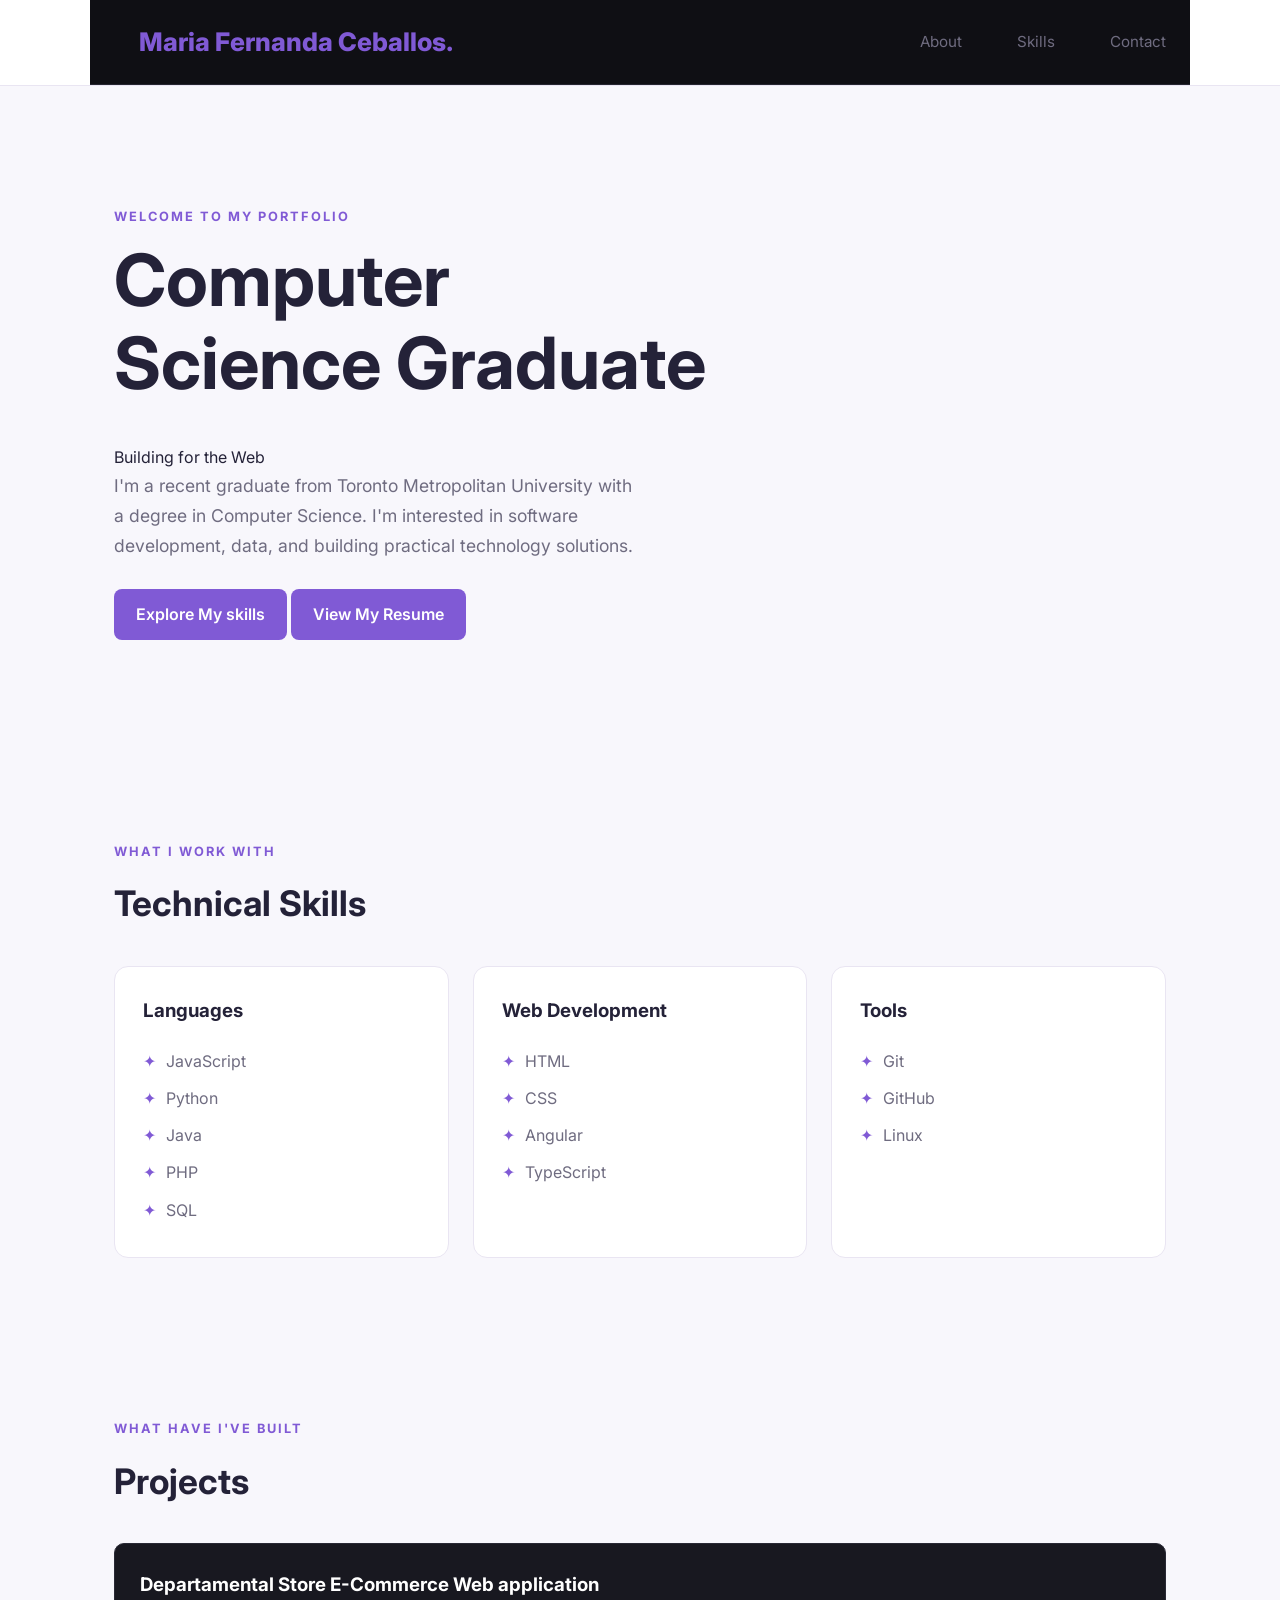
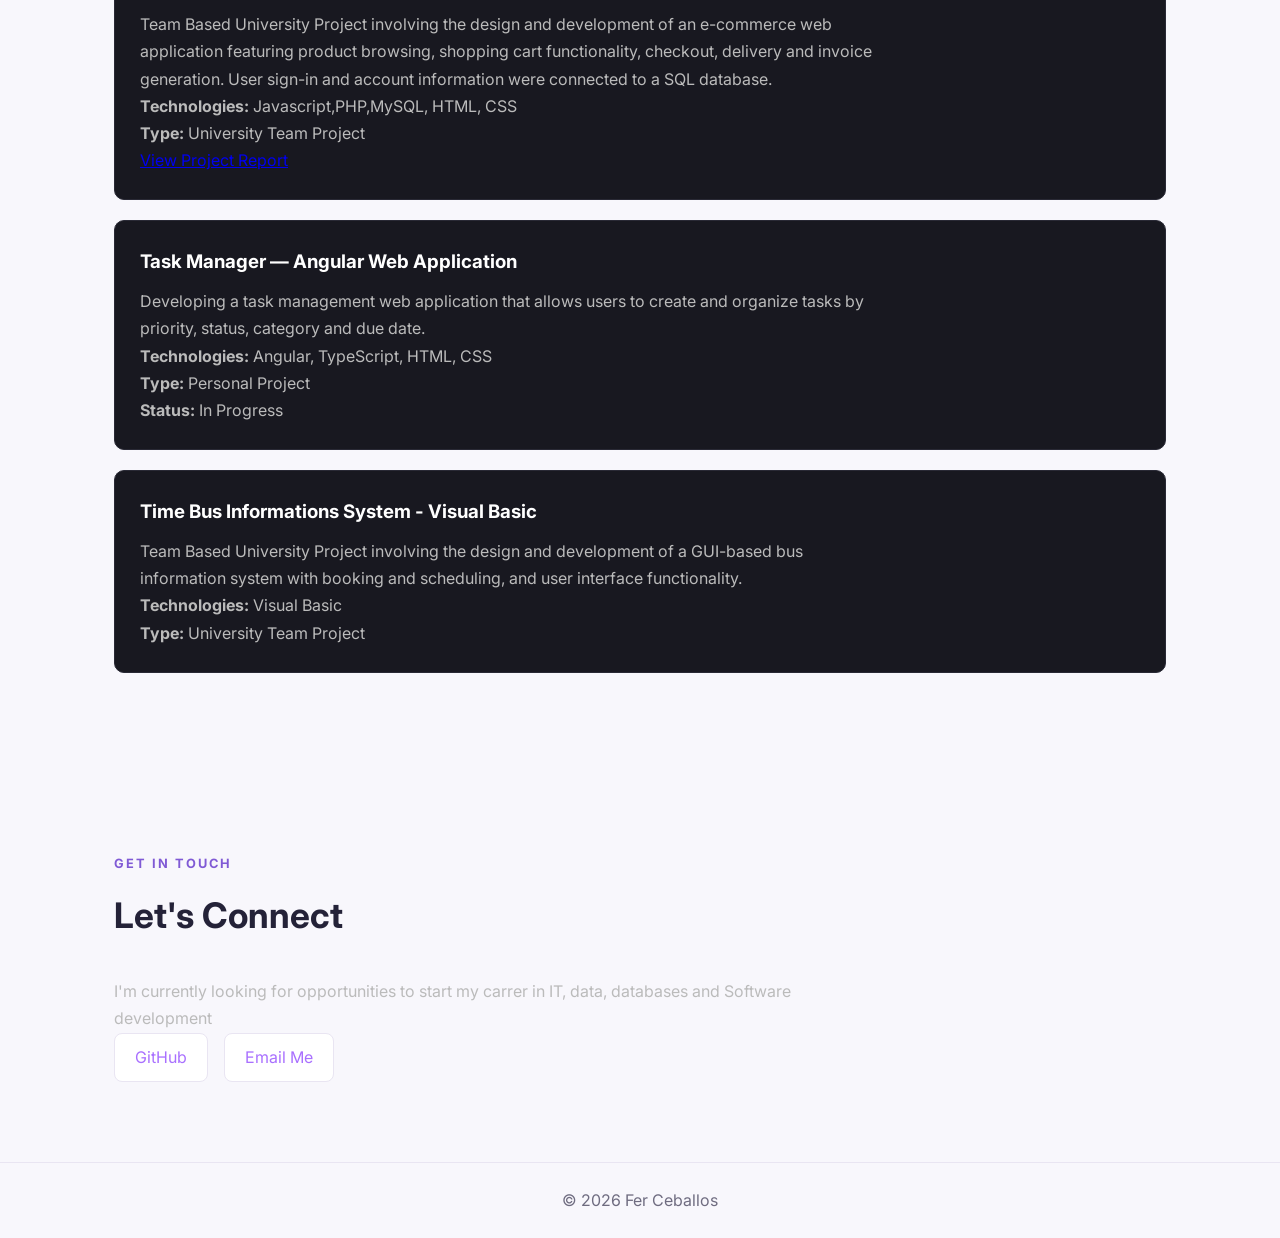
==== index.html @ cfaaa9aa "Add files via upload" ====
<!DOCTYPE html>
<html lang="en">
<head>
    <meta charset="UTF-8">
    <meta name="viewport" content="width=device-width, initial-scale=1.0">
    <title> Maria Fernanda Ceballos Gonzalez| Portfolio</title>
    <link rel="stylesheet" href="style.css">
</head>

<body>

    <header>
        <nav>
            <a href="#" class="logo">Maria Fernanda Ceballos.</a>

            <div class="nav-links">
                <a href="#about">About</a>
                <a href="#skills">Skills</a>
                <a href="#contact">Contact</a>
            </div>
        </nav>
    </header>

    <main>
        <section class="hero" id="about">
            <div class="hero-text">

                <p class="intro">WELCOME TO MY PORTFOLIO</p>

                <h1>Computer Science Graduate</h1>
                <br>
                Building for the Web

                

                <p class="description">
                    I'm a recent graduate from Toronto Metropolitan
                    University with a degree in Computer Science.
                    I'm interested in software development, data,
                    and building practical technology solutions.
                </p>

                 <div class="hero-buttons">
                    <a href="#skills" class="button">
                        Explore My skills
                    </a>

                    <a href="Maria Fernanda Ceballos Resume.pdf"
                        target="_blank"
                        class="button">
                        View My Resume
                    </a>

        </div>
            </div>

            
        </section>

        <section class="section" id="skills">
            <p class="intro">WHAT I WORK WITH</p>
            <h2>Technical Skills</h2>

            <div class="skills-grid">
                <div class="skill-card">
                    <h3>Languages</h3>
                    <ul>
                        <li>JavaScript</li>
                        <li>Python</li>
                        <li>Java</li>
                        <li>PHP</li>
                        <li>SQL</li>
                    </ul>
                </div>

                <div class="skill-card">
                    <h3>Web Development</h3>
                    <ul>
                        <li>HTML</li>
                        <li>CSS</li>
                        <li>Angular</li>
                        <li>TypeScript</li>
                    </ul>
                </div>

                <div class="skill-card">
                    <h3>Tools</h3>
                    <ul>
                        <li>Git</li>
                        <li>GitHub</li>
                        <li>Linux</li>
                    </ul>
                </div>
            </div>
        </section>

        <section class="section" id="projects">
            <p class="intro"> WHAT HAVE I'VE BUILT</p>
            <h2> Projects </h2>

            <div class="project">
                <h3> Departamental Store E-Commerce Web application</h3>
                <p>
                     Team Based University Project involving the design and development of
                     an e-commerce web application featuring product browsing,
                     shopping cart functionality, checkout, delivery and invoice
                     generation. User sign-in and account information were connected
                     to a SQL database.
                </p>

                <p>
                    <strong> Technologies:</strong>
                    Javascript,PHP,MySQL, HTML, CSS
                </p>
                <p>
                     <strong>Type:</strong> University Team Project
                </p>
                <div class="project-links">
                    <a href="Departamental Store Report.pdf" target="_blank">
                       View Project Report
                    </a>
                 </div>
            </div>
            <div class="project">
                <h3>Task Manager — Angular Web Application</h3>
                <p>
                     Developing a task management web application that allows users
                     to create and organize tasks by priority, status, category and
                     due date.
                </p>

                <p>
                     <strong>Technologies:</strong>
                     Angular, TypeScript, HTML, CSS
                </p>
                <p>
                     <strong>Type:</strong> Personal Project
                </p>
                

                 <p>
                     <strong>Status:</strong> In Progress
                </p>

            </div>
            <div class="project">
                <h3>Time Bus Informations System - Visual Basic</h3>
                <p>
                     Team Based University Project involving the design and development
                     of a GUI-based bus information system with booking and scheduling, and 
                     user interface functionality.
                </p>

                <p>
                     <strong>Technologies:</strong>
                     Visual Basic
                 </p>

                 <p>
                     <strong>Type:</strong> University Team Project
                </p>

        </section>



        <section class="section" id="contact">
            <p class="intro">GET IN TOUCH</p>

            <h2>Let's Connect</h2> 

            <p>
                I'm currently looking for opportunities to start my carrer
                in IT, data, databases and Software development
            </p>



            <div class="contact-links">
                <a href="https://github.com/chaps37" target="_blank"
                   rel="noopener noreferrer">GitHub</a>

                <a href="mailto:fer.cglez34@gmail.com">Email Me</a>
            </div>
        </section>
    </main>

    <footer>
        <p>© 2026 Fer Ceballos</p>
    </footer>

</body>
</html>
---- style.css ----
@import url('https://fonts.googleapis.com/css2?family=Inter:wght@400;500;600;700;800&display=swap');

:root {
    --background: #f8f7fc;
    --surface: #ffffff;
    --text: #242238;
    --muted: #6f6c80;
    --accent: #805ad5;
    --border: #e9e5f2;
}

* {
    margin: 0;* {
    margin: 0;
    padding: 0;
    box-sizing: border-box;
}

html {
    scroll-behavior: smooth;
}

body {
    font-family: Arial, sans-serif;
    background: #0f0f14;
    color: #f5f5f5;
    line-height: 1.6;
}

nav {
    position: sticky;
    top: 0;

    display: flex;
    justify-content: space-between;
    align-items: center;

    padding: 20px 8%;

    background: #0f0f14;
    border-bottom: 1px solid #252530;
}

nav h2 {
    color: #a970ff;
}

nav a {
    color: #ddd;
    text-decoration: none;
    margin-left: 25px;
}

nav a:hover {
    color: #a970ff;
}

section {
    max-width: 1000px;
    margin: auto;
    padding: 100px 30px;
}

#home {
    min-height: 90vh;

    display: flex;
    flex-direction: column;
    justify-content: center;
}

.intro {
    color: #a970ff;
    font-size: 1.2rem;
    margin-bottom: 15px;
}

#home h1 {
    font-size: 4rem;
    line-height: 1.1;
    margin-bottom: 25px;
}

.description {
    max-width: 650px;
    color: #aaa;
    font-size: 1.1rem;
}

.buttons {
    margin-top: 30px;
}

.buttons a {
    display: inline-block;

    padding: 12px 22px;
    margin-right: 10px;

    border: 1px solid #a970ff;
    border-radius: 8px;

    color: white;
    text-decoration: none;
}

.buttons a:first-child {
    background: #a970ff;
    color: #111;
}

.buttons a:hover {
    background: #8c52ff;
}

section h2 {
    font-size: 2.2rem;
    margin-bottom: 30px;
}

section p {
    color: #bbb;
    max-width: 750px;
}

.project {
    background: #181820;

    padding: 25px;
    margin-bottom: 20px;

    border: 1px solid #292935;
    border-radius: 10px;
}

.project h3 {
    margin-bottom: 10px;
    color: #fff;
}

.skills {
    display: flex;
    flex-wrap: wrap;
    gap: 12px;
}

.skills span {
    background: #181820;
    border: 1px solid #292935;

    padding: 10px 16px;
    border-radius: 20px;

    color: #ccc;
}

#resume a {
    display: inline-block;

    margin-top: 20px;
    padding: 12px 22px;

    background: #a970ff;
    color: #111;

    border-radius: 8px;
    text-decoration: none;
}

#contact a {
    color: #a970ff;
}

footer {
    text-align: center;
    padding: 30px;
    border-top: 1px solid #252530;
    color: #777;
}
    padding: 0;
    box-sizing: border-box;
}

html {
    scroll-behavior: smooth;
}

body {
    font-family: 'Inter', sans-serif;
    background: var(--background);
    color: var(--text);
    line-height: 1.7;
}

header {
    background: var(--surface);
    border-bottom: 1px solid var(--border);
}

nav {
    max-width: 1100px;
    margin: auto;
    padding: 20px 24px;
    display: flex;
    justify-content: space-between;
    align-items: center;
}

.logo {
    color: var(--accent);
    font-size: 1.6rem;
    font-weight: 800;
    text-decoration: none;
}

.nav-links {
    display: flex;
    gap: 30px;
}

.nav-links a {
    color: var(--muted);
    text-decoration: none;
    font-size: 0.95rem;
}

.nav-links a:hover {
    color: var(--accent);
}

.hero {
    max-width: 1100px;
    min-height: 75vh;
    margin: auto;
    padding: 80px 24px;
    display: grid;
    grid-template-columns: 1.2fr 0.8fr;
    align-items: center;
    gap: 60px;
}

.intro {
    color: var(--accent);
    font-size: 0.8rem;
    font-weight: 700;
    letter-spacing: 2px;
    margin-bottom: 12px;
}

.hero h1 {
    font-size: clamp(2.8rem, 6vw, 4.5rem);
    line-height: 1.15;
    margin-bottom: 12px;
}

.hero h1 span {
    color: var(--accent);
}

.hero h2 {
    font-size: 1.4rem;
    font-weight: 500;
    color: var(--muted);
    margin-bottom: 20px;
}

.hero-text > p:not(.intro) {
    color: var(--muted);
    max-width: 520px;
    margin-bottom: 28px;
}

.button {
    display: inline-block;
    background: var(--accent);
    color: white;
    padding: 12px 22px;
    border-radius: 8px;
    text-decoration: none;
    font-weight: 600;
    transition: transform 0.2s, background 0.2s;
}

.button:hover {
    background: #6941c6;
    transform: translateY(-2px);
}

.hero-image img {
    display: block;
    width: 100%;
    max-width: 380px;
    aspect-ratio: 4 / 5;
    object-fit: cover;
    border-radius: 24px;
    box-shadow: 0 20px 50px rgba(45, 30, 80, 0.12);
}

.section {
    max-width: 1100px;
    margin: auto;
    padding: 80px 24px;
}

.section h2 {
    font-size: 2.2rem;
    margin-bottom: 32px;
}

.skills-grid {
    display: grid;
    grid-template-columns: repeat(3, 1fr);
    gap: 24px;
}

.skill-card {
    background: var(--surface);
    border: 1px solid var(--border);
    border-radius: 14px;
    padding: 28px;
    transition: transform 0.2s, box-shadow 0.2s;
}

.skill-card:hover {
    transform: translateY(-4px);
    box-shadow: 0 12px 30px rgba(45, 30, 80, 0.07);
}

.skill-card h3 {
    margin-bottom: 16px;
}

.skill-card ul {
    list-style: none;
}

.skill-card li {
    color: var(--muted);
    padding: 5px 0;
}

.skill-card li::before {
    content: "✦";
    color: var(--accent);
    margin-right: 10px;
}

.contact-links {
    display: flex;
    gap: 16px;
}

.contact-links a {
    color: var(--accent);
    border: 1px solid var(--border);
    background: var(--surface);
    padding: 10px 20px;
    border-radius: 8px;
    text-decoration: none;
}

.contact-links a:hover {
    border-color: var(--accent);
}

footer {
    text-align: center;
    color: var(--muted);
    padding: 24px;
    border-top: 1px solid var(--border);
}

@media (max-width: 700px) {
    .hero {
        grid-template-columns: 1fr;
        gap: 40px;
        padding-top: 60px;
    }

    .hero-image img {
        max-width: 100%;
        max-height: 350px;
    }

    .skills-grid {
        grid-template-columns: 1fr;
    }

    .nav-links {
        gap: 14px;
    }

    .section {
        padding-top: 55px;
        padding-bottom: 55px;
    }
}
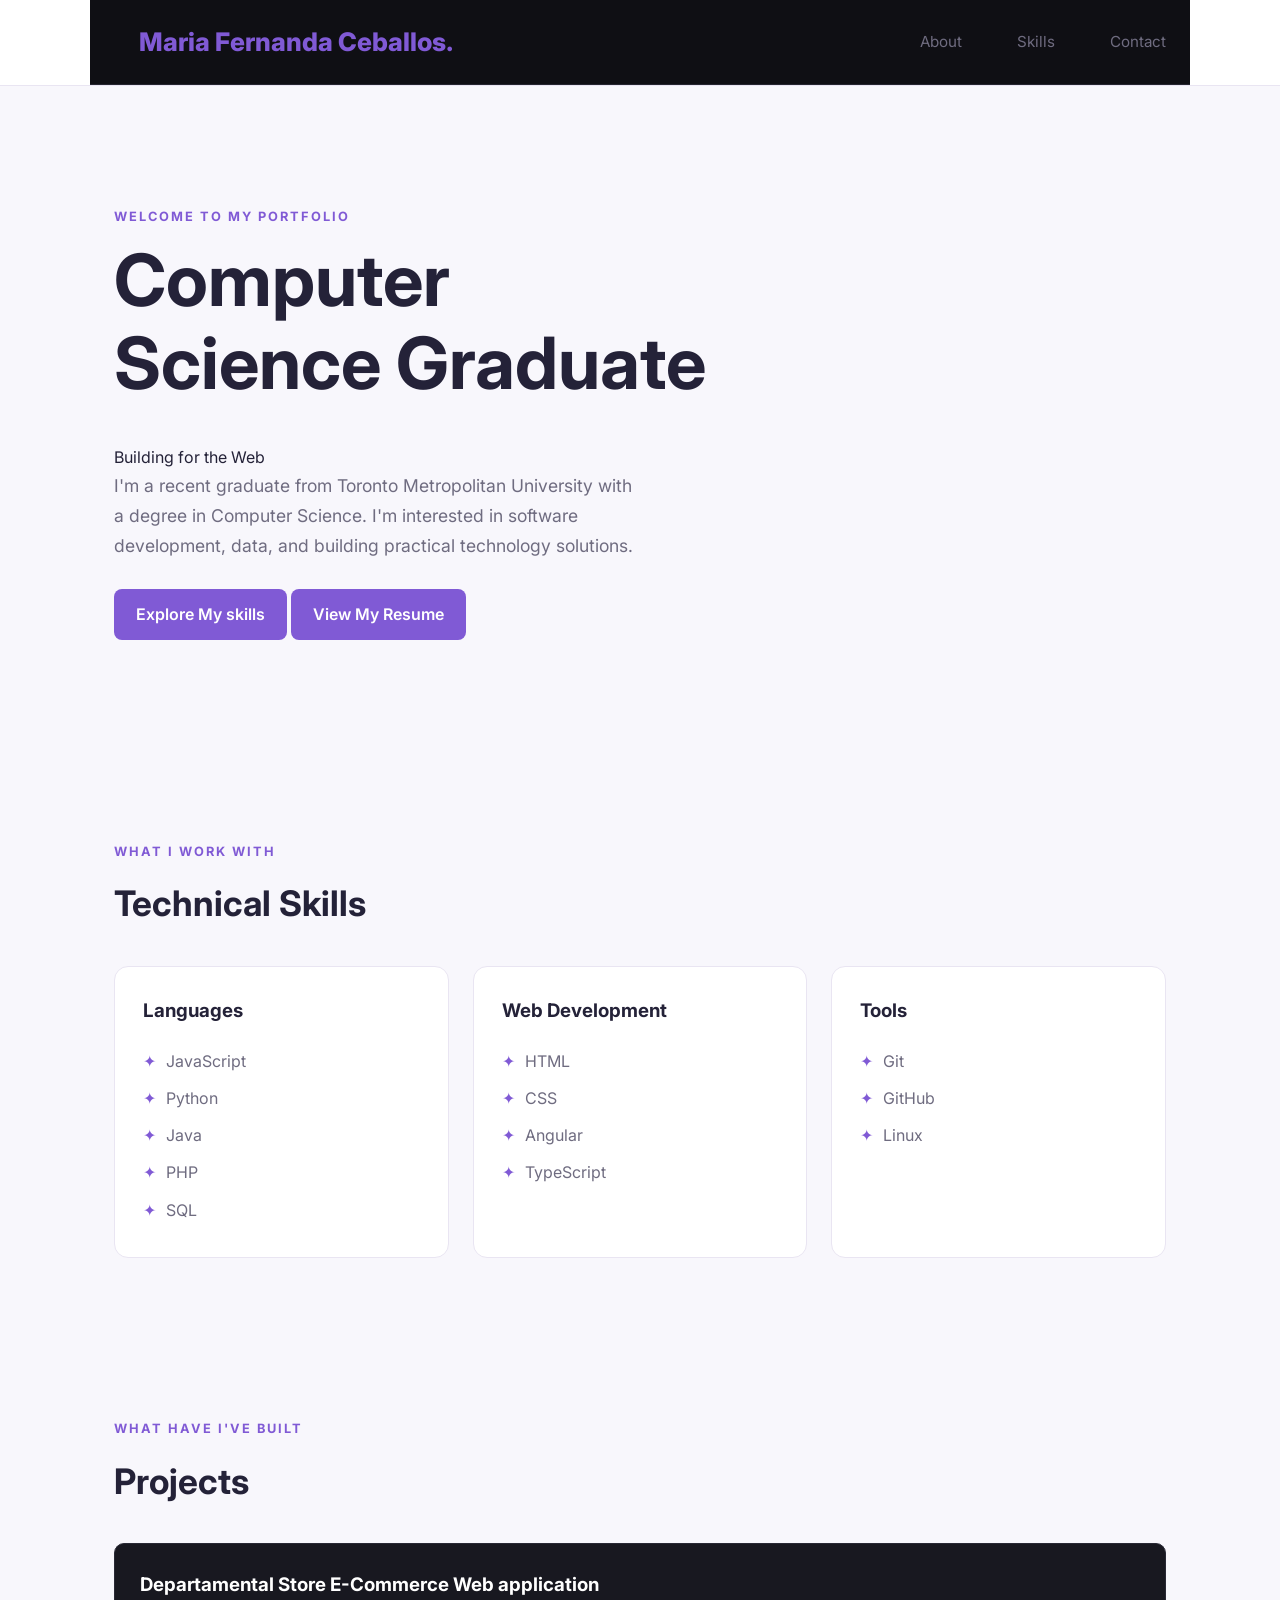
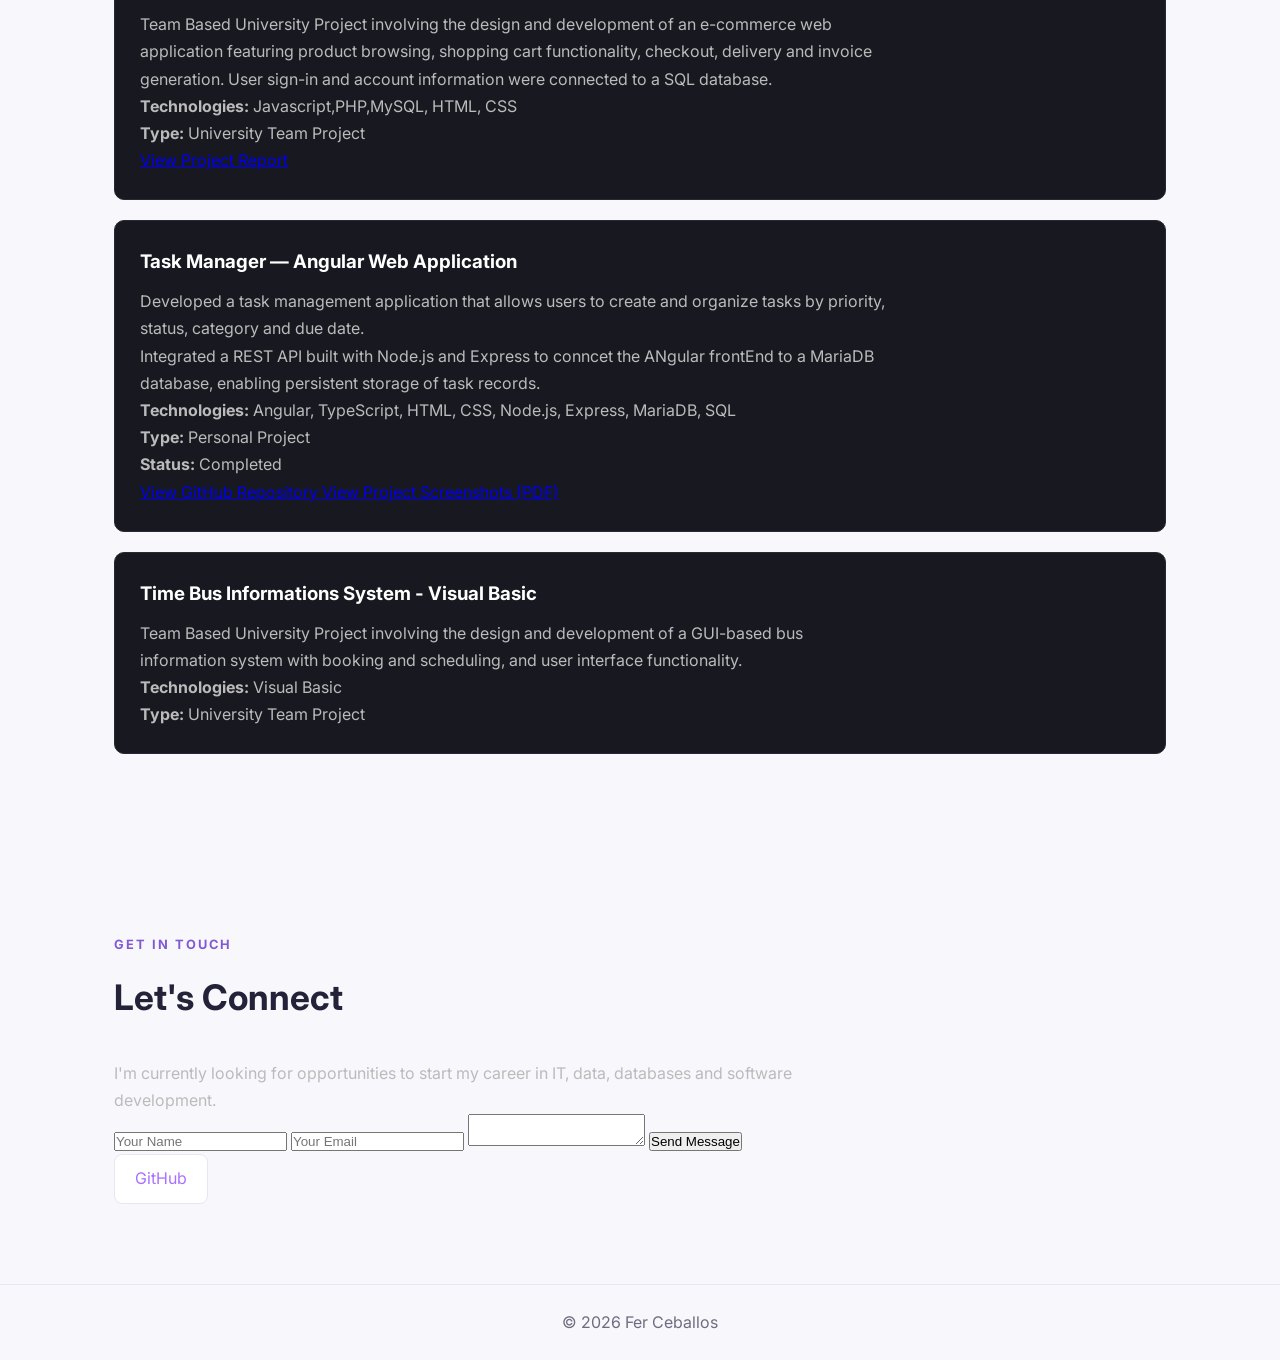
==== commit f40e5f6e: "Add files via upload" ====
--- a/index.html
+++ b/index.html
@@ -45,7 +45,7 @@
                         Explore My skills
                     </a>
 
-                    <a href="Maria Fernanda Ceballos Resume.pdf"
+                    <a href="Maria Ceballos Resume.pdf"
                         target="_blank"
                         class="button">
                         View My Resume
@@ -124,14 +124,20 @@
             <div class="project">
                 <h3>Task Manager — Angular Web Application</h3>
                 <p>
-                     Developing a task management web application that allows users
+                     Developed a task management application that allows users
                      to create and organize tasks by priority, status, category and
                      due date.
                 </p>
 
+                <p> 
+                    Integrated a REST  API built with Node.js and Express
+                    to conncet the ANgular frontEnd to a MariaDB database,
+                    enabling persistent storage of task records.
+                </p>
+
                 <p>
                      <strong>Technologies:</strong>
-                     Angular, TypeScript, HTML, CSS
+                     Angular, TypeScript, HTML, CSS, Node.js, Express, MariaDB, SQL
                 </p>
                 <p>
                      <strong>Type:</strong> Personal Project
@@ -139,7 +145,17 @@
                 
 
                  <p>
-                     <strong>Status:</strong> In Progress
+                     <strong>Status:</strong> Completed
+                </p>
+
+                <p>
+                    <a href="https://github.com/chaps37/angular-task-manager" target="_blank" rel="noopener noreferrer">
+                        View GitHub Repository
+                    </a>
+                
+                    <a href="Project Overview.pdf" target="_blank">
+                        View Project Screenshots (PDF)
+                    </a>
                 </p>
 
             </div>
@@ -166,21 +182,41 @@
 
         <section class="section" id="contact">
             <p class="intro">GET IN TOUCH</p>
-
-            <h2>Let's Connect</h2> 
-
+            <h2>Let's Connect</h2>
             <p>
-                I'm currently looking for opportunities to start my carrer
-                in IT, data, databases and Software development
+                I'm currently looking for opportunities to start my career
+                in IT, data, databases and software development.
             </p>
-
-
+            <form id="contact-form" action="YOUR_FORMSPREE_URL" method="POST">
+                <input 
+                type="text" 
+                name="name" 
+                placeholder="Your Name" 
+                required
+                >
+            
+                <input 
+                 type="email" 
+                 name="email" 
+                    placeholder="Your Email" 
+                    required
+                >
+
+                <textarea 
+                name="message" 
+                placeholder="Your Message" 
+                required
+                >   
+                </textarea>
+            
+                <button type="submit">Send Message</button>
+            
+                <p id="form-message"></p>
+            </form>
 
             <div class="contact-links">
-                <a href="https://github.com/chaps37" target="_blank"
-                   rel="noopener noreferrer">GitHub</a>
-
-                <a href="mailto:fer.cglez34@gmail.com">Email Me</a>
+                <a href="https://github.com/user" target="_blank"
+                rel="noopener noreferrer">GitHub</a>
             </div>
         </section>
     </main>
@@ -189,5 +225,9 @@
         <p>© 2026 Fer Ceballos</p>
     </footer>
 
+    <script src="script.js"></script>
+
+
 </body>
+
 </html>
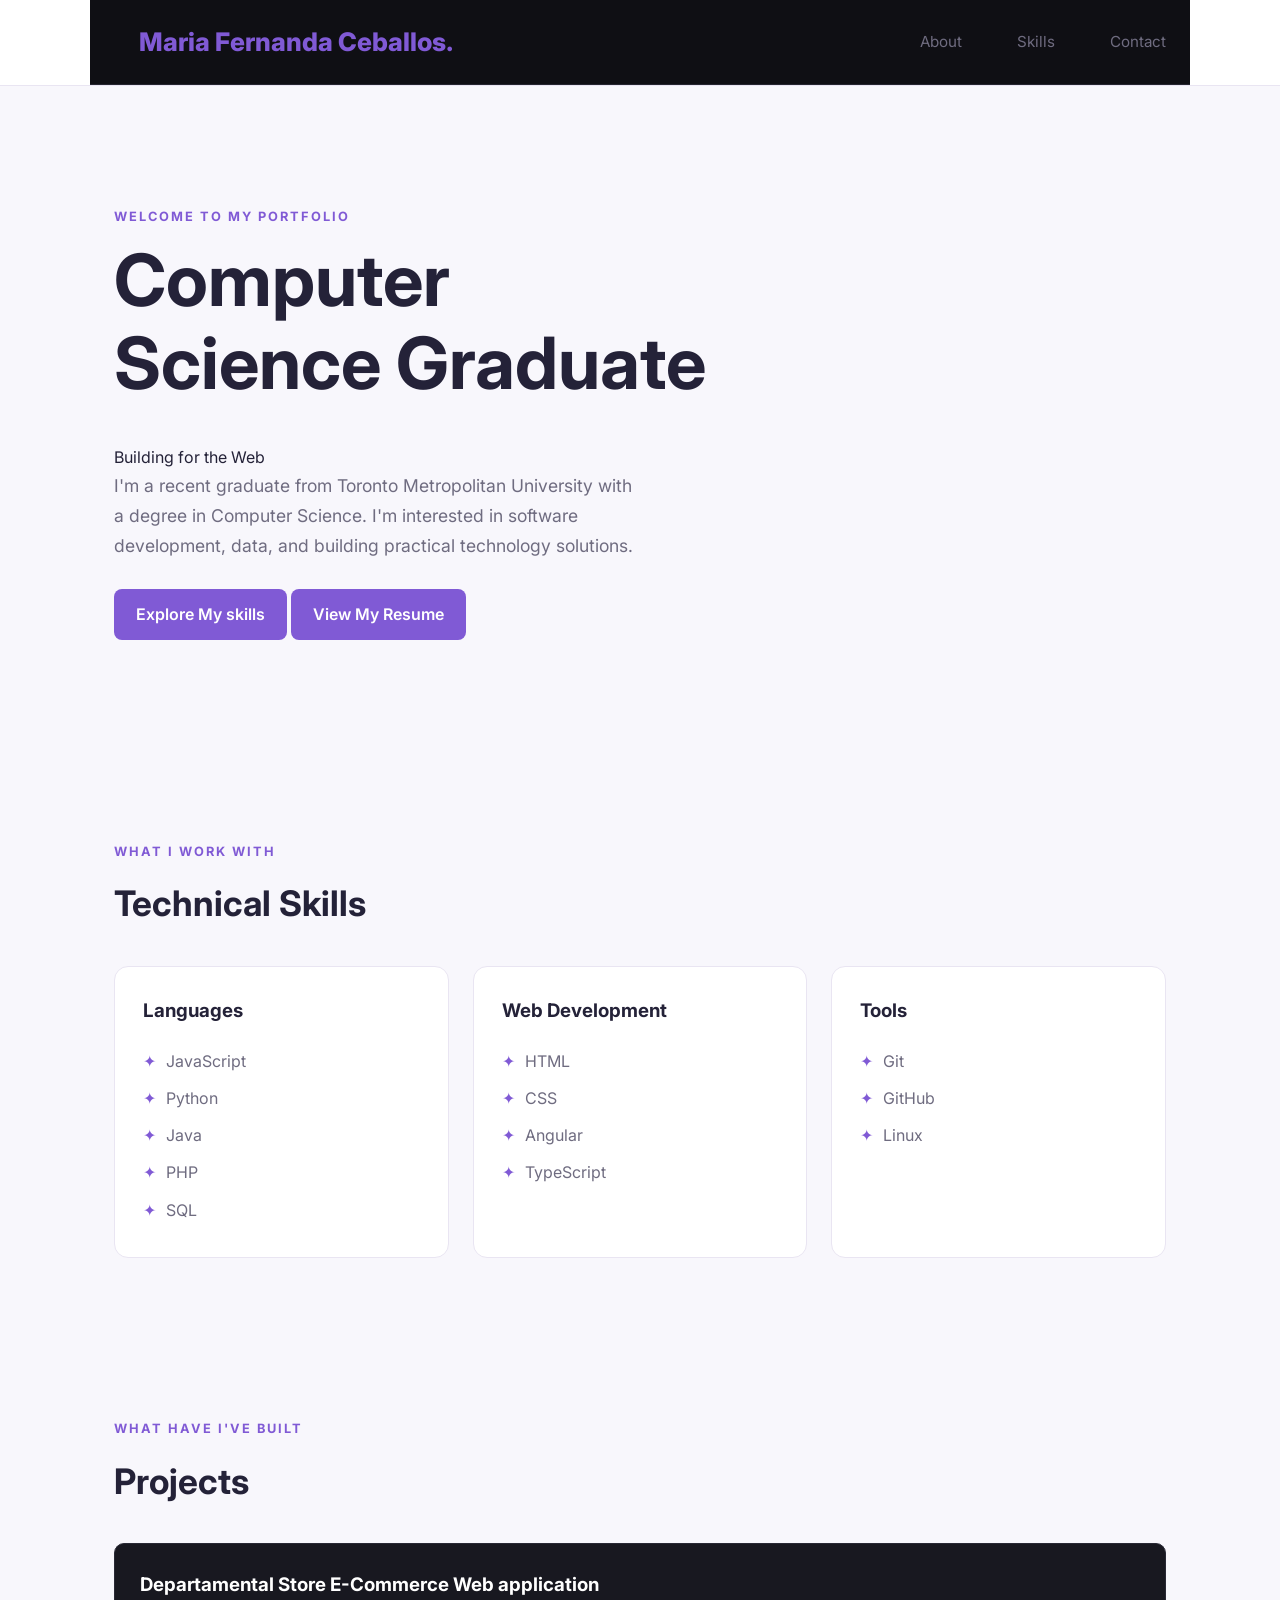
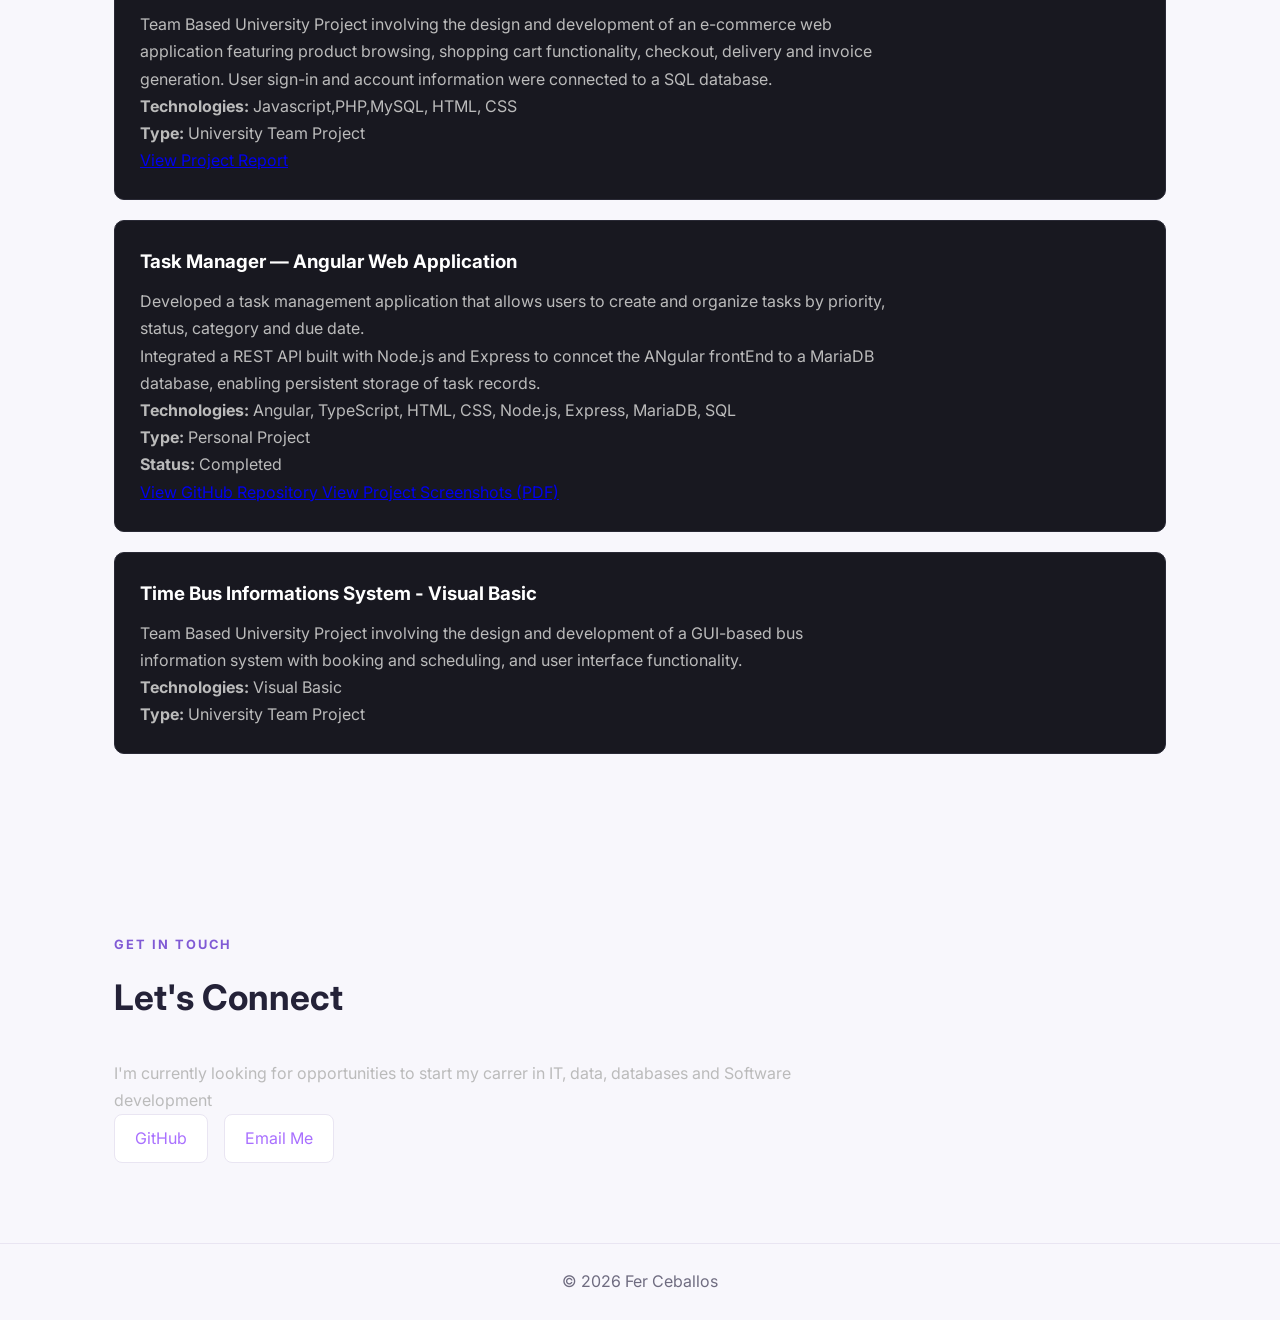
==== commit c0a96aed: "Add files via upload" ====
--- a/index.html
+++ b/index.html
@@ -45,7 +45,7 @@
                         Explore My skills
                     </a>
 
-                    <a href="Maria Ceballos Resume.pdf"
+                    <a href="Maria Fernanda Ceballos Resume.pdf"
                         target="_blank"
                         class="button">
                         View My Resume
@@ -129,7 +129,7 @@
                      due date.
                 </p>
 
-                <p> 
+              <p> 
                     Integrated a REST  API built with Node.js and Express
                     to conncet the ANgular frontEnd to a MariaDB database,
                     enabling persistent storage of task records.
@@ -182,41 +182,21 @@
 
         <section class="section" id="contact">
             <p class="intro">GET IN TOUCH</p>
-            <h2>Let's Connect</h2>
+
+            <h2>Let's Connect</h2> 
+
             <p>
-                I'm currently looking for opportunities to start my career
-                in IT, data, databases and software development.
+                I'm currently looking for opportunities to start my carrer
+                in IT, data, databases and Software development
             </p>
-            <form id="contact-form" action="YOUR_FORMSPREE_URL" method="POST">
-                <input 
-                type="text" 
-                name="name" 
-                placeholder="Your Name" 
-                required
-                >
-            
-                <input 
-                 type="email" 
-                 name="email" 
-                    placeholder="Your Email" 
-                    required
-                >
-
-                <textarea 
-                name="message" 
-                placeholder="Your Message" 
-                required
-                >   
-                </textarea>
-            
-                <button type="submit">Send Message</button>
-            
-                <p id="form-message"></p>
-            </form>
+
+
 
             <div class="contact-links">
-                <a href="https://github.com/user" target="_blank"
-                rel="noopener noreferrer">GitHub</a>
+                <a href="https://github.com/chaps37" target="_blank"
+                   rel="noopener noreferrer">GitHub</a>
+
+                <a href="mailto:fer.cglez34@gmail.com">Email Me</a>
             </div>
         </section>
     </main>
@@ -225,9 +205,5 @@
         <p>© 2026 Fer Ceballos</p>
     </footer>
 
-    <script src="script.js"></script>
-
-
 </body>
-
 </html>
